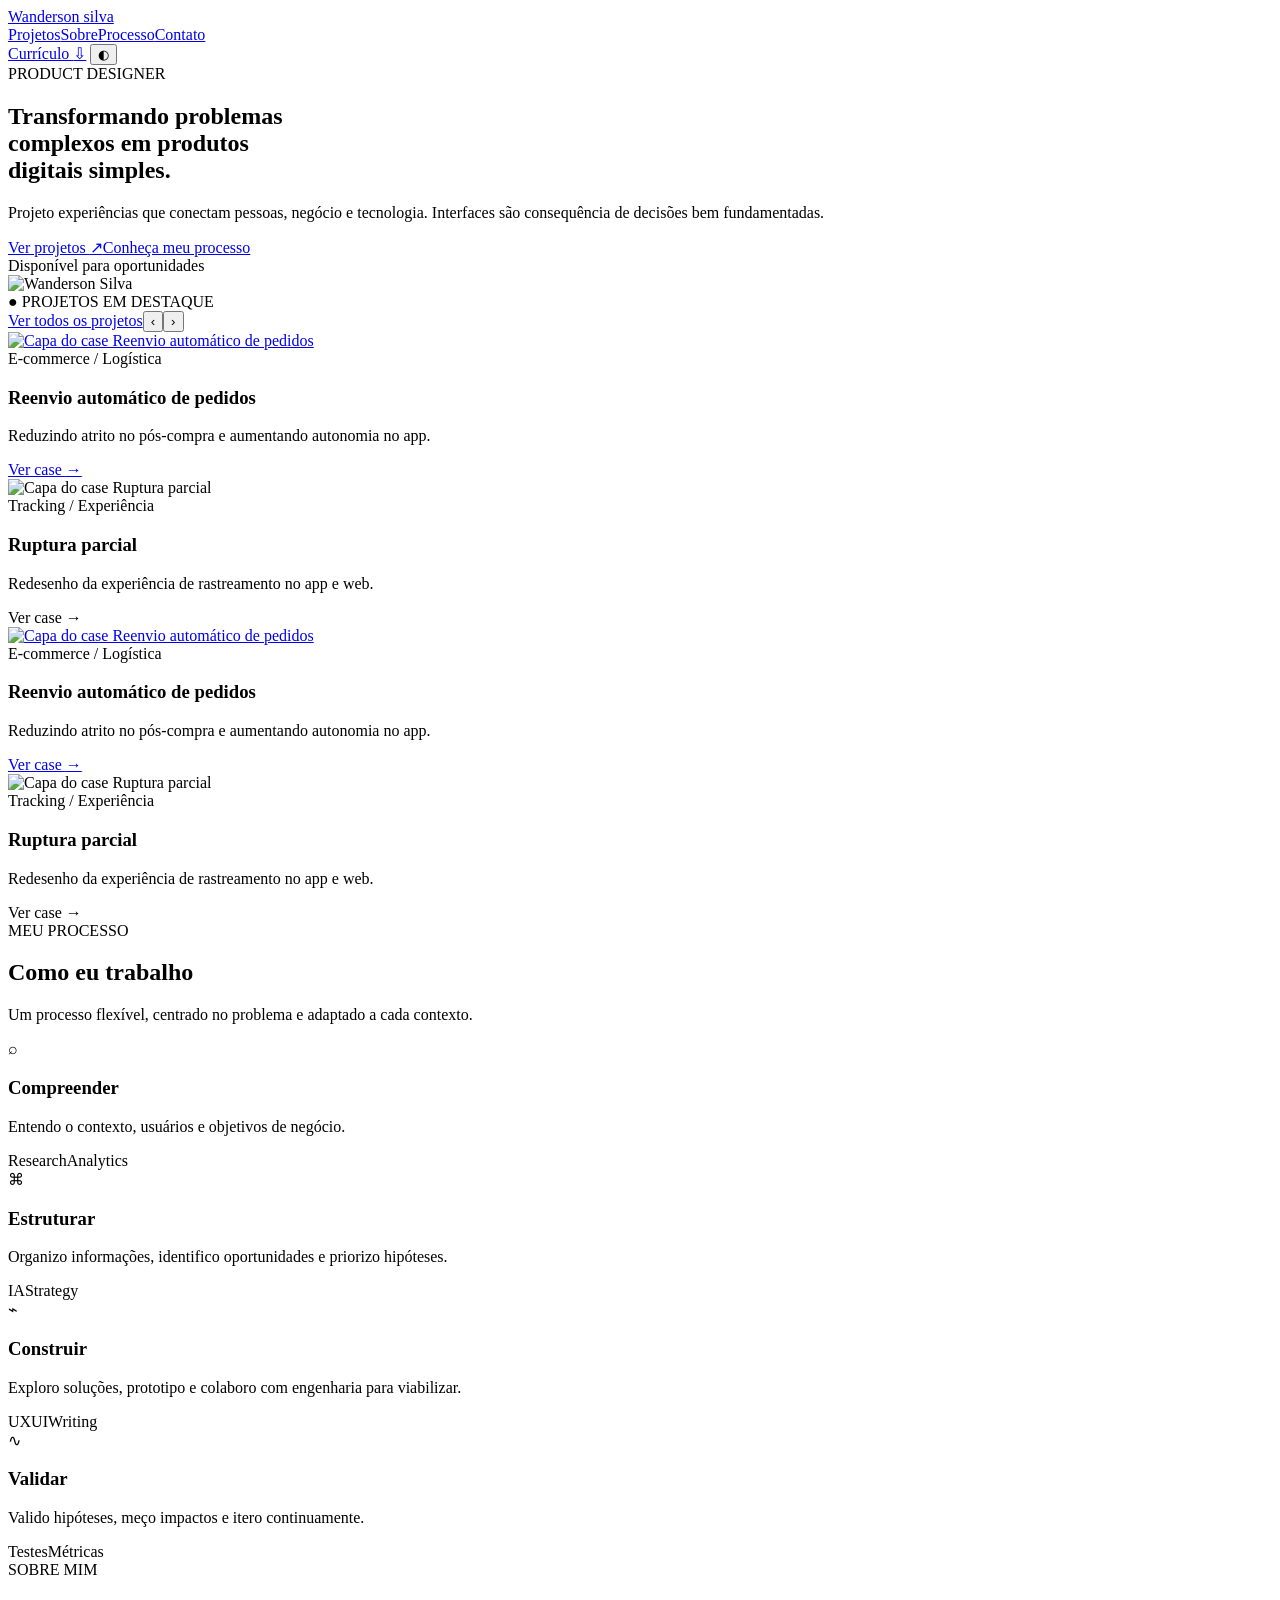
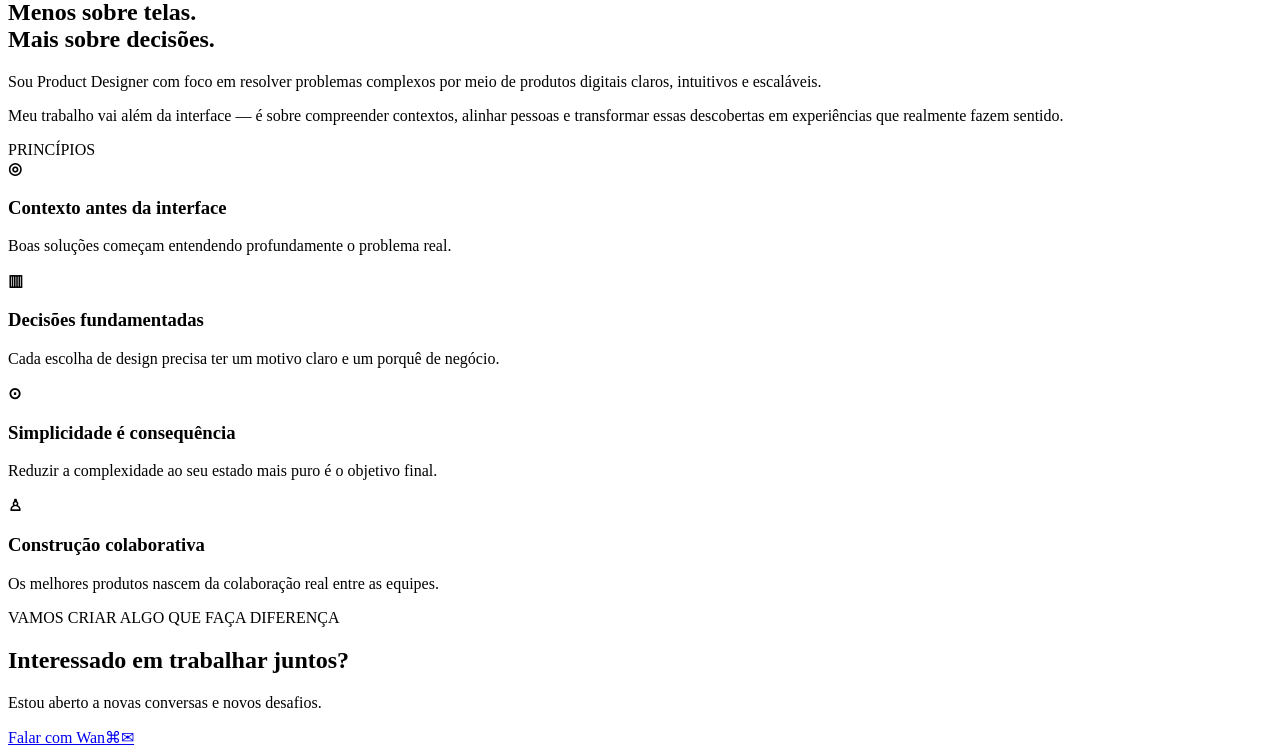
==== index.html @ d9f11cd0 "Add portfolio home page" ====
<!doctype html>
<html lang="pt-BR">
<head>
  <meta charset="utf-8" />
  <meta name="viewport" content="width=device-width, initial-scale=1" />
  <title>Wanderson Silva — Product Designer</title>
  <meta name="description" content="Portfólio de Wanderson Silva, Product Designer." />
  <link rel="stylesheet" href="styles.css" />
</head>
<body>
  <header class="site-header">
    <div class="container header-inner">
      <a class="brand" href="#top" aria-label="Início">Wanderson silva</a>
      <nav class="desktop-nav" aria-label="Navegação principal">
        <a href="#projetos">Projetos</a><a href="#sobre">Sobre</a><a href="#processo">Processo</a><a href="#contato">Contato</a>
      </nav>
      <div class="header-actions">
        <a class="btn btn-outline btn-small" href="#" data-cv>Currículo <span aria-hidden="true">⇩</span></a>
        <button class="icon-btn" id="themeToggle" aria-label="Alternar tema" title="Alternar tema">◐</button>
      </div>
    </div>
  </header>

  <main id="top">
    <section class="hero section-white">
      <div class="container hero-grid">
        <div class="hero-copy">
          <span class="eyebrow pill">PRODUCT DESIGNER</span>
          <h1>Transformando problemas<br>complexos em produtos<br>digitais <span>simples.</span></h1>
          <p>Projeto experiências que conectam pessoas, negócio e tecnologia. Interfaces são consequência de decisões bem fundamentadas.</p>
          <div class="hero-actions"><a class="btn btn-dark" href="#projetos">Ver projetos <span>↗</span></a><a class="btn btn-outline" href="#processo">Conheça meu processo</a></div>
          <div class="availability"><i></i> Disponível para oportunidades</div>
        </div>
        <div class="hero-visual" aria-label="Foto de Wanderson Silva">
          <div class="orbit"></div>
          <img data-b64="profile.jpg.b64" src="" alt="Wanderson Silva" />
          <span class="dot dot-1"></span><span class="dot dot-2"></span><span class="dot dot-3"></span>
        </div>
      </div>
    </section>

    <section class="projects" id="projetos">
      <div class="container">
        <div class="projects-head"><span class="eyebrow green">● PROJETOS EM DESTAQUE</span><div class="projects-tools"><a href="#projetos">Ver todos os projetos</a><button class="round-arrow" data-prev aria-label="Projeto anterior">‹</button><button class="round-arrow" data-next aria-label="Próximo projeto">›</button></div></div>
        <div class="project-window"><div class="project-track" data-track>
          <article class="project-card"><a href="case-reenvio.html" class="project-image"><img data-b64="project-reenvio.jpg.b64" src="" alt="Capa do case Reenvio automático de pedidos"></a><div class="project-body"><span class="tag-dark">E-commerce / Logística</span><h3>Reenvio automático de pedidos</h3><p>Reduzindo atrito no pós-compra e aumentando autonomia no app.</p><a class="case-link" href="case-reenvio.html">Ver case <span>→</span></a></div></article>
          <article class="project-card"><div class="project-image"><img data-b64="project-ruptura.jpg.b64" src="" alt="Capa do case Ruptura parcial"></div><div class="project-body"><span class="tag-dark">Tracking / Experiência</span><h3>Ruptura parcial</h3><p>Redesenho da experiência de rastreamento no app e web.</p><span class="case-link disabled">Ver case <span>→</span></span></div></article>
          <article class="project-card"><a href="case-reenvio.html" class="project-image"><img data-b64="project-reenvio.jpg.b64" src="" alt="Capa do case Reenvio automático de pedidos"></a><div class="project-body"><span class="tag-dark">E-commerce / Logística</span><h3>Reenvio automático de pedidos</h3><p>Reduzindo atrito no pós-compra e aumentando autonomia no app.</p><a class="case-link" href="case-reenvio.html">Ver case <span>→</span></a></div></article>
          <article class="project-card"><div class="project-image"><img data-b64="project-ruptura.jpg.b64" src="" alt="Capa do case Ruptura parcial"></div><div class="project-body"><span class="tag-dark">Tracking / Experiência</span><h3>Ruptura parcial</h3><p>Redesenho da experiência de rastreamento no app e web.</p><span class="case-link disabled">Ver case <span>→</span></span></div></article>
        </div></div>
      </div>
    </section>

    <section class="process section-white" id="processo"><div class="container process-grid">
      <div class="process-intro"><span class="eyebrow accent">MEU PROCESSO</span><h2>Como eu trabalho</h2><p>Um processo flexível, centrado no problema e adaptado a cada contexto.</p></div>
      <div class="process-step"><span class="process-icon">⌕</span><h3>Compreender</h3><p>Entendo o contexto, usuários e objetivos de negócio.</p><div><span>Research</span><span>Analytics</span></div></div>
      <div class="process-step"><span class="process-icon">⌘</span><h3>Estruturar</h3><p>Organizo informações, identifico oportunidades e priorizo hipóteses.</p><div><span>IA</span><span>Strategy</span></div></div>
      <div class="process-step"><span class="process-icon">⌁</span><h3>Construir</h3><p>Exploro soluções, prototipo e colaboro com engenharia para viabilizar.</p><div><span>UX</span><span>UI</span><span>Writing</span></div></div>
      <div class="process-step"><span class="process-icon">∿</span><h3>Validar</h3><p>Valido hipóteses, meço impactos e itero continuamente.</p><div><span>Testes</span><span>Métricas</span></div></div>
    </div></section>

    <section class="about section-white" id="sobre"><div class="container about-grid">
      <div class="about-copy"><span class="eyebrow accent">SOBRE MIM</span><h2>Menos sobre telas.<br>Mais sobre <span>decisões.</span></h2><p>Sou Product Designer com foco em resolver problemas complexos por meio de produtos digitais claros, intuitivos e escaláveis.</p><p>Meu trabalho vai além da interface — é sobre compreender contextos, alinhar pessoas e transformar essas descobertas em experiências que realmente fazem sentido.</p></div>
      <div class="principles"><span class="eyebrow accent">PRINCÍPIOS</span>
        <div class="principle"><b>◎</b><div><h3>Contexto antes da interface</h3><p>Boas soluções começam entendendo profundamente o problema real.</p></div></div>
        <div class="principle"><b>▥</b><div><h3>Decisões fundamentadas</h3><p>Cada escolha de design precisa ter um motivo claro e um porquê de negócio.</p></div></div>
        <div class="principle"><b>⊙</b><div><h3>Simplicidade é consequência</h3><p>Reduzir a complexidade ao seu estado mais puro é o objetivo final.</p></div></div>
        <div class="principle"><b>♙</b><div><h3>Construção colaborativa</h3><p>Os melhores produtos nascem da colaboração real entre as equipes.</p></div></div>
      </div>
    </div></section>
  </main>

  <footer class="contact" id="contato"><div class="container contact-inner"><div><span class="eyebrow footer-eyebrow">VAMOS CRIAR ALGO QUE FAÇA DIFERENÇA</span><h2>Interessado em trabalhar juntos?</h2><p>Estou aberto a novas conversas e novos desafios.</p></div><div class="contact-actions"><a class="btn btn-accent" href="mailto:Fwsmiranda@gmail.com">Falar com Wan</a><a class="icon-btn footer-icon" href="https://github.com/Wanderson-stech" target="_blank" rel="noreferrer" aria-label="GitHub">⌘</a><a class="icon-btn footer-icon" href="mailto:Fwsmiranda@gmail.com" aria-label="E-mail">✉</a></div></div></footer>

  <script src="script.js"></script>
</body></html>
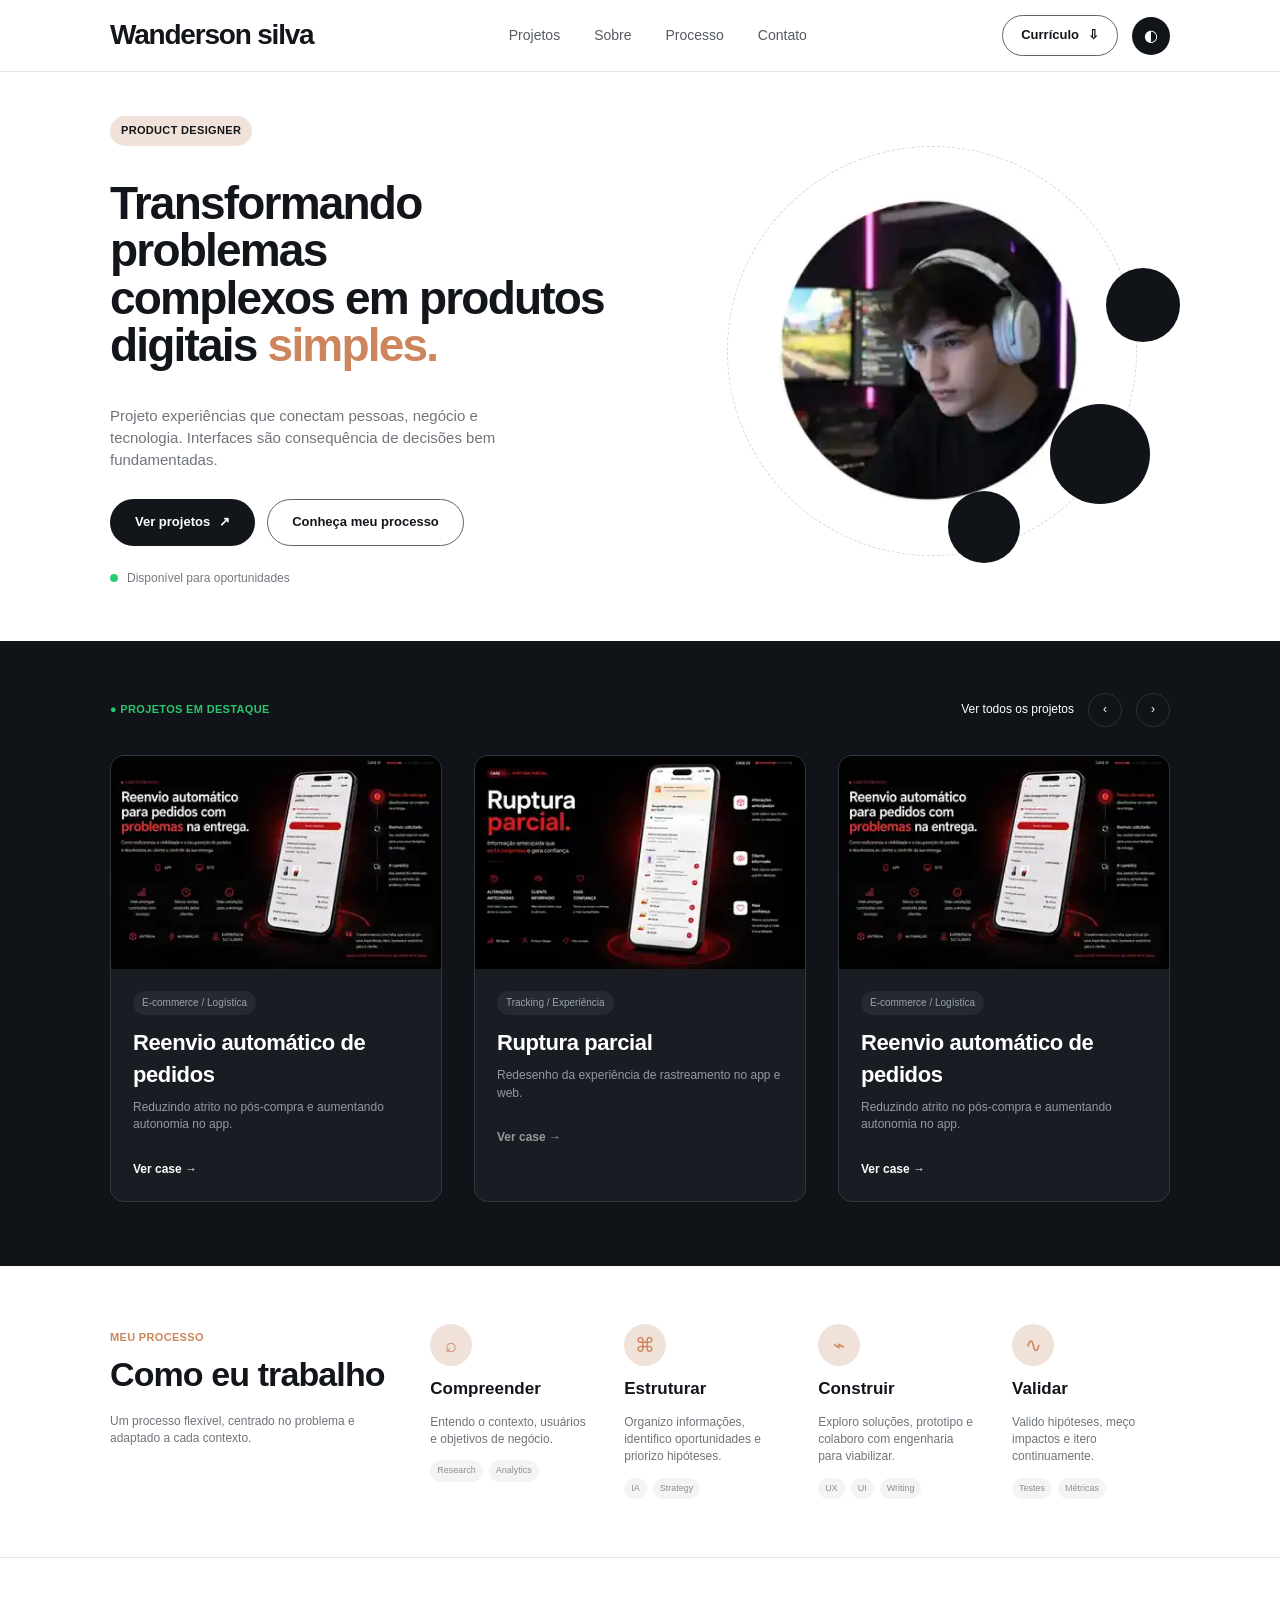
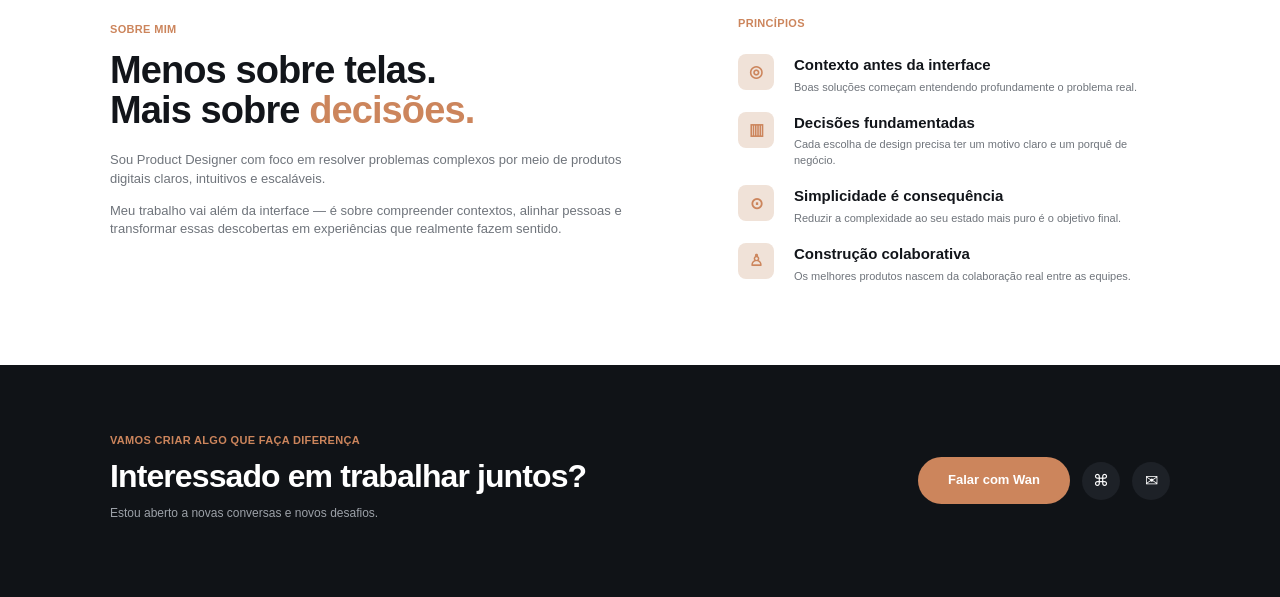
==== commit bd190301: "Wire home images to provided assets" ====
--- a/index.html
+++ b/index.html
@@ -33,7 +33,7 @@
         </div>
         <div class="hero-visual" aria-label="Foto de Wanderson Silva">
           <div class="orbit"></div>
-          <img data-b64="profile.jpg.b64" src="" alt="Wanderson Silva" />
+          <img data-b64="assets/profile.webp.b64" data-mime="image/webp" src="" alt="Wanderson Silva" />
           <span class="dot dot-1"></span><span class="dot dot-2"></span><span class="dot dot-3"></span>
         </div>
       </div>
@@ -43,10 +43,10 @@
       <div class="container">
         <div class="projects-head"><span class="eyebrow green">● PROJETOS EM DESTAQUE</span><div class="projects-tools"><a href="#projetos">Ver todos os projetos</a><button class="round-arrow" data-prev aria-label="Projeto anterior">‹</button><button class="round-arrow" data-next aria-label="Próximo projeto">›</button></div></div>
         <div class="project-window"><div class="project-track" data-track>
-          <article class="project-card"><a href="case-reenvio.html" class="project-image"><img data-b64="project-reenvio.jpg.b64" src="" alt="Capa do case Reenvio automático de pedidos"></a><div class="project-body"><span class="tag-dark">E-commerce / Logística</span><h3>Reenvio automático de pedidos</h3><p>Reduzindo atrito no pós-compra e aumentando autonomia no app.</p><a class="case-link" href="case-reenvio.html">Ver case <span>→</span></a></div></article>
-          <article class="project-card"><div class="project-image"><img data-b64="project-ruptura.jpg.b64" src="" alt="Capa do case Ruptura parcial"></div><div class="project-body"><span class="tag-dark">Tracking / Experiência</span><h3>Ruptura parcial</h3><p>Redesenho da experiência de rastreamento no app e web.</p><span class="case-link disabled">Ver case <span>→</span></span></div></article>
-          <article class="project-card"><a href="case-reenvio.html" class="project-image"><img data-b64="project-reenvio.jpg.b64" src="" alt="Capa do case Reenvio automático de pedidos"></a><div class="project-body"><span class="tag-dark">E-commerce / Logística</span><h3>Reenvio automático de pedidos</h3><p>Reduzindo atrito no pós-compra e aumentando autonomia no app.</p><a class="case-link" href="case-reenvio.html">Ver case <span>→</span></a></div></article>
-          <article class="project-card"><div class="project-image"><img data-b64="project-ruptura.jpg.b64" src="" alt="Capa do case Ruptura parcial"></div><div class="project-body"><span class="tag-dark">Tracking / Experiência</span><h3>Ruptura parcial</h3><p>Redesenho da experiência de rastreamento no app e web.</p><span class="case-link disabled">Ver case <span>→</span></span></div></article>
+          <article class="project-card"><a href="case-reenvio.html" class="project-image"><img data-b64="assets/project-reenvio.webp.b64" data-mime="image/webp" src="" alt="Capa do case Reenvio automático de pedidos"></a><div class="project-body"><span class="tag-dark">E-commerce / Logística</span><h3>Reenvio automático de pedidos</h3><p>Reduzindo atrito no pós-compra e aumentando autonomia no app.</p><a class="case-link" href="case-reenvio.html">Ver case <span>→</span></a></div></article>
+          <article class="project-card"><div class="project-image"><img data-b64="assets/project-ruptura.webp.b64" data-mime="image/webp" src="" alt="Capa do case Ruptura parcial"></div><div class="project-body"><span class="tag-dark">Tracking / Experiência</span><h3>Ruptura parcial</h3><p>Redesenho da experiência de rastreamento no app e web.</p><span class="case-link disabled">Ver case <span>→</span></span></div></article>
+          <article class="project-card"><a href="case-reenvio.html" class="project-image"><img data-b64="assets/project-reenvio.webp.b64" data-mime="image/webp" src="" alt="Capa do case Reenvio automático de pedidos"></a><div class="project-body"><span class="tag-dark">E-commerce / Logística</span><h3>Reenvio automático de pedidos</h3><p>Reduzindo atrito no pós-compra e aumentando autonomia no app.</p><a class="case-link" href="case-reenvio.html">Ver case <span>→</span></a></div></article>
+          <article class="project-card"><div class="project-image"><img data-b64="assets/project-ruptura.webp.b64" data-mime="image/webp" src="" alt="Capa do case Ruptura parcial"></div><div class="project-body"><span class="tag-dark">Tracking / Experiência</span><h3>Ruptura parcial</h3><p>Redesenho da experiência de rastreamento no app e web.</p><span class="case-link disabled">Ver case <span>→</span></span></div></article>
         </div></div>
       </div>
     </section>
--- a/styles.css
+++ b/styles.css
@@ -0,0 +1,9 @@
+:root{--bg:#fff;--text:#12151a;--muted:#6f747b;--line:#e7e2dd;--soft:#f7f6f4;--accent:#cc855c;--accent-soft:#f0e2d8;--dark:#101317;--dark-2:#191d23;--green:#28c76f;--red:#ef4e45;--red-soft:#fde9e6;--blue:#2b66ff;--radius:14px}
+*{box-sizing:border-box}html{scroll-behavior:smooth}body{margin:0;font-family:Arial,Helvetica,sans-serif;color:var(--text);background:var(--bg);line-height:1.45}a{color:inherit;text-decoration:none}button{font:inherit}.container{width:min(1060px,calc(100% - 64px));margin:auto}.site-header{height:72px;border-bottom:1px solid var(--line);display:flex;align-items:center;background:rgba(255,255,255,.96);position:sticky;top:0;z-index:20;backdrop-filter:blur(10px)}.header-inner{display:flex;align-items:center;justify-content:space-between}.brand{font-weight:700;font-size:28px;letter-spacing:-1.2px}.desktop-nav{display:flex;gap:34px;align-items:center;font-size:14px}.desktop-nav a{color:#565b61}.desktop-nav a:hover{color:#111}.header-actions{display:flex;gap:14px;align-items:center}.btn{display:inline-flex;align-items:center;justify-content:center;gap:9px;border-radius:999px;padding:13px 24px;font-weight:700;font-size:13px;border:1px solid transparent;transition:.2s}.btn-small{padding:10px 18px}.btn-dark{background:#12151a;color:#fff}.btn-dark:hover{transform:translateY(-1px)}.btn-outline{border-color:#60656b;background:#fff}.btn-outline:hover{background:#f5f5f5}.icon-btn{width:38px;height:38px;border-radius:50%;border:0;background:#11151a;color:#fff;display:grid;place-items:center;cursor:pointer}.section-white{background:#fff}.hero{padding:44px 0 54px}.hero-grid{min-height:470px;display:grid;grid-template-columns:1.05fr .95fr;gap:56px;align-items:center}.eyebrow{font-size:11px;font-weight:700;letter-spacing:.03em}.pill{display:inline-block;background:var(--accent-soft);padding:7px 11px;border-radius:999px}.hero h1{font-size:46px;line-height:1.03;letter-spacing:-1.8px;margin:34px 0 36px;max-width:650px}.hero h1 span,.about h2 span{color:var(--accent)}.hero-copy>p{max-width:420px;color:var(--muted);font-size:15px;margin-bottom:28px}.hero-actions{display:flex;gap:12px;flex-wrap:wrap}.availability{font-size:12px;color:#75797f;margin-top:24px;display:flex;gap:9px;align-items:center}.availability i{width:8px;height:8px;background:#2ecc71;border-radius:50%}.hero-visual{height:430px;position:relative;display:grid;place-items:center}.hero-visual img{width:310px;height:310px;object-fit:cover;border-radius:50%;position:relative;z-index:2}.orbit{position:absolute;width:410px;height:410px;border:1px dashed #e7d4c7;border-radius:50%}.dot{position:absolute;background:#101317;border-radius:50%;z-index:3}.dot-1{width:74px;height:74px;right:-10px;top:132px}.dot-2{width:100px;height:100px;right:20px;bottom:62px}.dot-3{width:72px;height:72px;left:255px;bottom:3px}
+.projects{background:var(--dark);color:#fff;padding:52px 0 64px}.projects-head{display:flex;align-items:center;justify-content:space-between;margin-bottom:28px}.green{color:var(--green)}.projects-tools{display:flex;align-items:center;gap:14px;font-size:12px}.round-arrow{width:34px;height:34px;border:1px solid #2d3238;background:transparent;color:#fff;border-radius:50%;cursor:pointer}.project-window{overflow:hidden}.project-track{display:flex;gap:32px;transition:transform .35s ease}.project-card{flex:0 0 calc((100% - 64px)/3);background:var(--dark-2);border:1px solid #313740;border-radius:14px;overflow:hidden}.project-image{display:block;aspect-ratio:1.55/1;overflow:hidden;background:#090a0c}.project-image img{width:100%;height:100%;object-fit:cover;display:block}.project-body{padding:20px 22px 22px}.tag-dark{display:inline-block;background:#252a31;color:#9ca3ad;border-radius:999px;padding:5px 9px;font-size:10px}.project-card h3{font-family:Arial,Helvetica,sans-serif;font-size:22px;letter-spacing:-.4px;margin:12px 0 8px}.project-card p{color:#939aa4;font-size:12px;margin:0 0 22px}.case-link{font-size:12px;font-weight:700}.case-link.disabled{opacity:.55}
+.process{padding:58px 0;border-bottom:1px solid var(--line)}.process-grid{display:grid;grid-template-columns:1.8fr repeat(4,1fr);gap:36px;align-items:start}.accent{color:var(--accent)}.process-intro h2,.about h2,.contact h2{font-size:34px;line-height:1.05;letter-spacing:-.9px;margin:10px 0 20px}.process-intro p,.process-step p{color:var(--muted);font-size:12px}.process-icon{width:42px;height:42px;border-radius:50%;display:grid;place-items:center;background:var(--accent-soft);color:var(--accent);font-size:20px}.process-step h3{font-size:17px;margin:11px 0 6px}.process-step>div{display:flex;gap:6px;flex-wrap:wrap}.process-step>div span{background:#f4f4f4;color:#8a8e94;border-radius:999px;font-size:9px;padding:4px 7px}
+.about{padding:58px 0 64px}.about-grid{display:grid;grid-template-columns:1.1fr .9fr;gap:100px}.about h2{font-size:38px;margin-top:12px}.about-copy p{font-size:13px;color:var(--muted);max-width:600px}.principles>.eyebrow{display:block;margin-bottom:22px}.principle{display:grid;grid-template-columns:42px 1fr;gap:14px;margin:16px 0}.principle>b{width:36px;height:36px;border-radius:8px;background:var(--accent-soft);color:var(--accent);display:grid;place-items:center}.principle h3{margin:0;font-size:15px}.principle p{margin:4px 0 0;color:var(--muted);font-size:11px}.contact{background:var(--dark);color:#fff;padding:62px 0}.contact-inner{display:flex;justify-content:space-between;align-items:center}.footer-eyebrow{color:var(--accent)}.contact h2{font-size:32px;margin:10px 0}.contact p{color:#9ca1a8;font-size:12px}.contact-actions{display:flex;align-items:center;gap:12px}.btn-accent{background:var(--accent);color:#fff;padding-inline:29px}.footer-icon{background:#1d2127;color:#fff}
+.case-page{background:#fff}.case-header{position:relative;height:61px}.case-brand{display:flex;gap:12px;align-items:center}.case-brand img{width:30px;height:30px;border-radius:50%;object-fit:cover}.case-brand span{display:flex;flex-direction:column;line-height:1.1}.case-brand strong{font-size:14px}.case-brand small{font-size:10px;color:#82868d;margin-top:2px}.case-hero{padding:40px 0 52px}.case-hero-grid{display:grid;grid-template-columns:1.1fr .9fr;gap:26px;align-items:start}.case-pill{display:inline-block;color:var(--red);background:var(--red-soft);padding:6px 9px;border-radius:999px}.case-hero h1{font-size:46px;line-height:1.03;letter-spacing:-1.8px;margin:22px 0 18px}.case-lead{font-size:15px;color:#707680;max-width:580px}.meta-grid{display:grid;grid-template-columns:repeat(4,1fr);gap:9px;margin:20px 0 16px}.meta-grid>div,.my-role{background:#f7f7f6;border:1px solid #e5e5e2;border-radius:12px;padding:12px}.meta-grid b,.my-role b{font-size:10px;display:block;margin-bottom:6px}.meta-grid span,.my-role p{font-size:11px;color:#747a83;margin:0}.my-role{padding:13px}.case-hero-image{width:100%;height:395px;border-radius:16px;object-fit:cover}.case-section{padding:52px 0;border-top:1px solid #ededeb}.two-col{display:grid;grid-template-columns:1.1fr .9fr;gap:70px;align-items:start}.case-red,.section-label-red{color:var(--red);font-weight:700}.case-section h2{font-size:34px;line-height:1.03;letter-spacing:-1.2px;margin:12px 0 16px}.case-section p{color:#747b84;font-size:13px}.problem-side{display:grid;gap:12px}.metric-card,.quote-card{border:1px solid #e5e5e2;border-radius:13px;padding:16px;background:#f8f8f7}.metric-card strong{display:block;color:var(--red);font-size:34px;line-height:1}.metric-card b{display:block;font-size:10px;margin:10px 0 2px}.metric-card small{color:#8b9097;font-size:9px}.quote-card{background:var(--red-soft)}.quote-card span{color:var(--red);font-weight:700}.quote-card p{font-size:16px;color:#2c3239;margin:12px 0 0}.section-label-red{font-size:13px;display:block;margin-bottom:18px}.discover-grid{display:grid;grid-template-columns:repeat(3,1fr);gap:14px}.discover-grid article{padding:16px;border-radius:12px;border:1px solid #e6e6e3;background:#f8f8f7}.discover-grid strong{color:var(--blue);font-size:23px}.discover-grid h3{font-size:14px;margin:11px 0}.discover-grid p{font-size:11px;margin:0}.opportunity-grid{display:grid;grid-template-columns:1.1fr .9fr;gap:46px;align-items:center}.opportunity-cards{display:grid;grid-template-columns:repeat(3,1fr);gap:9px}.opportunity-cards article{padding:13px 12px;border:1px solid #e5e5e2;background:#f8f8f7;border-radius:11px;min-height:145px}.opportunity-cards .highlight{background:var(--red-soft)}.opportunity-cards b{font-size:9px}.opportunity-cards .highlight b{color:var(--red)}.opportunity-cards p{font-size:10px}.solution-grid{display:grid;grid-template-columns:1fr 1fr;gap:60px;align-items:center}.flow-line{font-size:11px!important}.solution-image{width:100%;display:block}.results-grid{display:grid;grid-template-columns:1.1fr .45fr 1fr;gap:30px;align-items:center}.result-metrics{display:grid;gap:18px}.result-metrics strong{display:block;color:var(--red);font-size:30px;line-height:1}.result-metrics span{font-size:10px;font-weight:700}.chart-image{width:100%;display:block}.learn-grid{display:grid;grid-template-columns:1.25fr repeat(3,1fr);gap:38px}.learn-grid article>b{color:var(--red);font-size:10px}.learn-grid h3{font-size:15px;margin:6px 0}.learn-grid p{font-size:11px;margin:0}.case-bottom-nav{display:flex;gap:36px;font-size:11px;color:#68707a;margin-top:54px}
+body.dark{--bg:#0d1014;--text:#f5f5f4;--muted:#a5abb3;--line:#262b31;--soft:#171b20;background:#0d1014;color:#f5f5f4}body.dark .site-header{background:rgba(13,16,20,.95)}body.dark .section-white,body.dark .hero,body.dark .process,body.dark .about{background:#0d1014}body.dark .btn-outline{background:transparent;color:#fff;border-color:#6b7178}body.dark .desktop-nav a{color:#c5c8cc}body.dark .process-step>div span{background:#181d22}body.dark .principle p,body.dark .about-copy p{color:#a8adb5}
+@media(max-width:900px){.desktop-nav{display:none}.container{width:min(100% - 32px,720px)}.brand{font-size:23px}.header-actions .btn{display:none}.hero-grid,.case-hero-grid,.two-col,.opportunity-grid,.solution-grid,.about-grid,.results-grid{grid-template-columns:1fr}.hero{padding-top:28px}.hero-grid{gap:16px}.hero h1{font-size:39px}.hero-visual{height:360px}.hero-visual img{width:270px;height:270px}.orbit{width:330px;height:330px}.dot-1{right:5px}.dot-2{right:18px}.dot-3{left:56%;bottom:12px}.projects{padding:42px 0}.project-card{flex-basis:82%}.process-grid{grid-template-columns:1fr 1fr}.process-intro{grid-column:1/-1}.about-grid{gap:42px}.contact-inner{align-items:flex-start;gap:30px;flex-direction:column}.case-hero h1{font-size:38px}.case-hero-image{height:380px}.meta-grid{grid-template-columns:1fr 1fr}.discover-grid,.opportunity-cards,.learn-grid{grid-template-columns:1fr}.results-grid{gap:20px}.result-metrics{grid-template-columns:1fr 1fr}.case-bottom-nav{flex-wrap:wrap}.case-section{padding:40px 0}}
+@media(max-width:560px){.site-header{height:62px}.container{width:calc(100% - 24px)}.brand{font-size:20px}.hero h1{font-size:33px}.hero-copy>p{font-size:14px}.hero-actions{align-items:flex-start}.hero-visual{height:320px}.hero-visual img{width:235px;height:235px}.orbit{width:290px;height:290px}.dot-1{width:54px;height:54px;right:1px}.dot-2{width:70px;height:70px}.dot-3{width:54px;height:54px}.projects-head{align-items:flex-start;gap:20px}.projects-tools>a{display:none}.project-card{flex-basis:90%}.process-grid{grid-template-columns:1fr}.process-intro{grid-column:auto}.about h2,.contact h2,.case-section h2{font-size:30px}.case-hero{padding-top:28px}.case-hero h1{font-size:36px}.case-hero-image{height:auto}.case-lead{font-size:14px}.meta-grid{grid-template-columns:1fr 1fr}.case-section p{font-size:12px}.result-metrics{grid-template-columns:1fr 1fr}}
